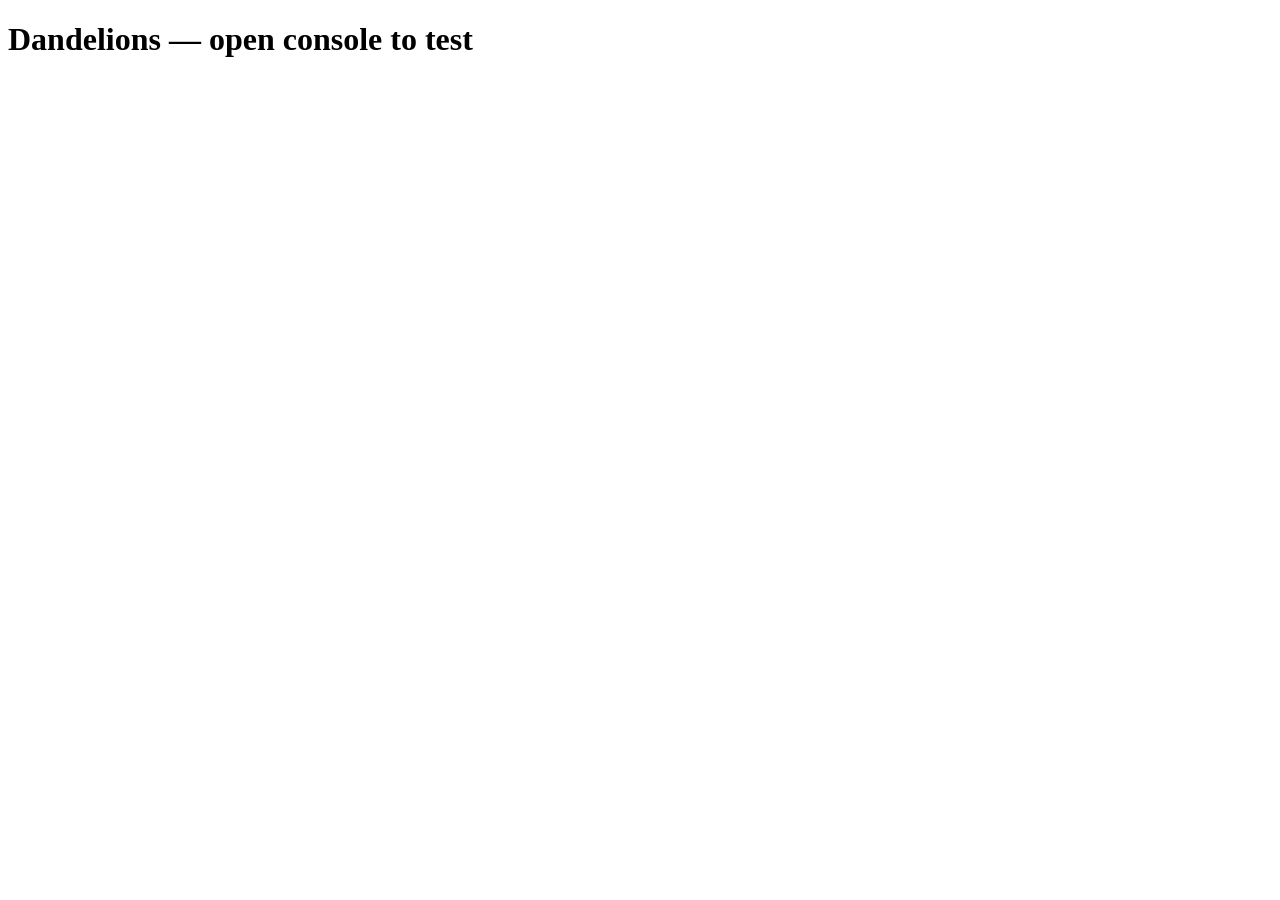
==== index.html @ ccbb8a3f "Phase 1 complete: core engine functions implemented and verified" ====
<!DOCTYPE html>
<html lang="en">
<head>
  <meta charset="UTF-8">
  <meta name="viewport" content="width=device-width, initial-scale=1.0">
  <title>Dandelions</title>
  <link rel="stylesheet" href="style.css">
</head>
<body>
  <h1>Dandelions — open console to test</h1>
  <script src="game.js"></script>
</body>
</html>
---- style.css ----
/* DANDELIONS — Styles
   Phase 1: nothing needed here yet.
   Phase 2: grid layout, cell styling, compass rose. */
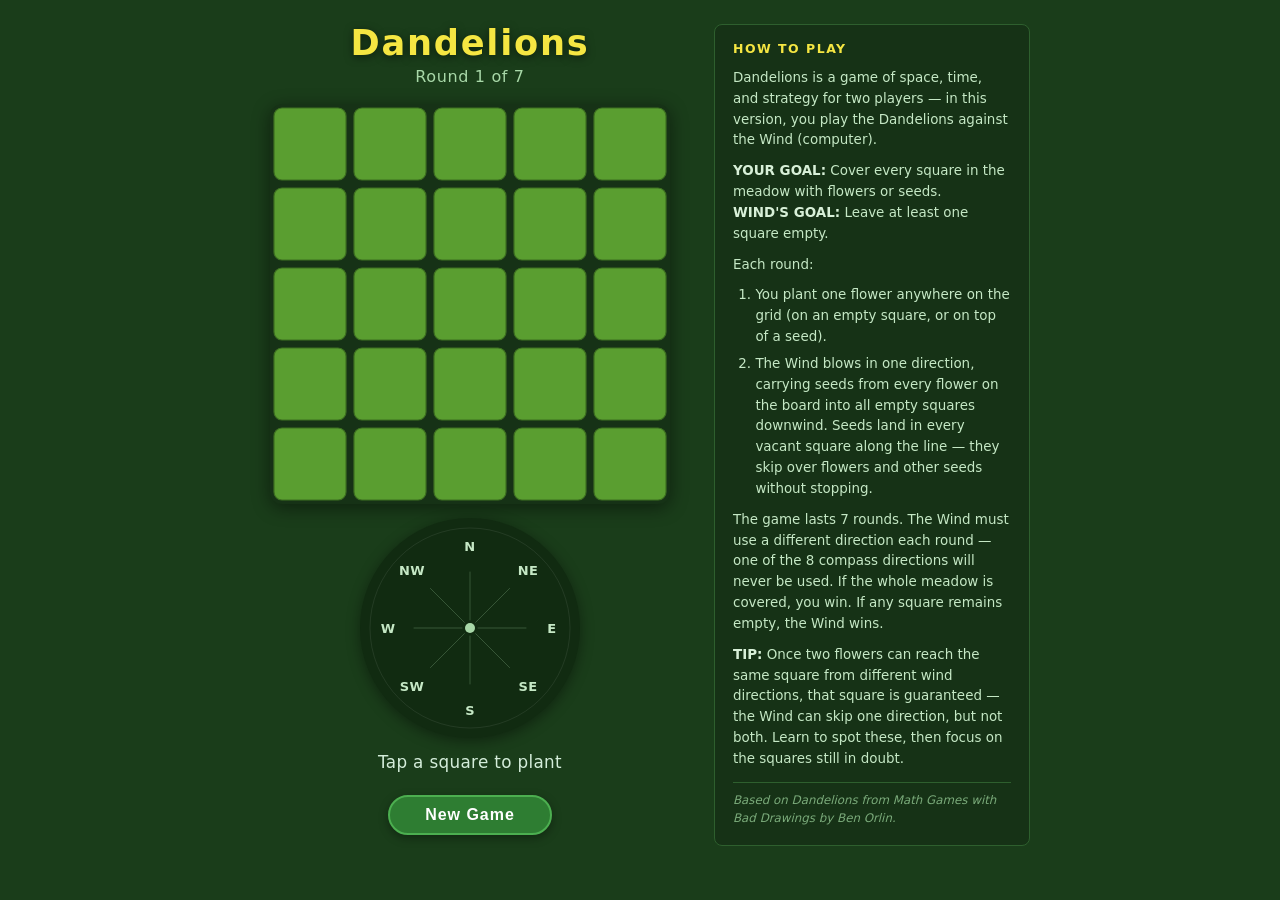
==== commit 7e1bdfac: "Fix: end game immediately when board fills before round 7" ====
--- a/index.html
+++ b/index.html
@@ -2,12 +2,81 @@
 <html lang="en">
 <head>
   <meta charset="UTF-8">
-  <meta name="viewport" content="width=device-width, initial-scale=1.0">
+  <meta name="viewport" content="width=device-width, initial-scale=1.0, maximum-scale=1.0, user-scalable=no">
   <title>Dandelions</title>
   <link rel="stylesheet" href="style.css">
 </head>
 <body>
-  <h1>Dandelions — open console to test</h1>
+  <div id="page">
+
+    <div id="app">
+      <header>
+        <h1>Dandelions</h1>
+        <div id="round-counter">Round 1 of 7</div>
+      </header>
+
+      <main>
+        <svg id="grid"
+             viewBox="0 0 500 500"
+             role="grid"
+             aria-label="Game board"
+             xmlns="http://www.w3.org/2000/svg">
+        </svg>
+
+        <div id="compass-wrap">
+          <svg id="compass"
+               viewBox="-110 -110 220 220"
+               role="group"
+               aria-label="Wind compass"
+               xmlns="http://www.w3.org/2000/svg">
+          </svg>
+        </div>
+
+        <div id="status" aria-live="polite">Tap a square to plant</div>
+      </main>
+
+      <footer>
+        <button id="reset-btn" type="button">New Game</button>
+      </footer>
+    </div>
+
+    <aside id="how-to-play" aria-label="How to play">
+      <button id="htp-toggle" type="button"
+              aria-expanded="false"
+              aria-controls="htp-body">How to Play &#x25B8;</button>
+
+      <div id="htp-body" class="htp-collapsed">
+        <h2>How to Play</h2>
+
+        <p>Dandelions is a game of space, time, and strategy for two players
+           — in this version, you play the Dandelions against the Wind (computer).</p>
+
+        <p><strong>YOUR GOAL:</strong> Cover every square in the meadow with flowers or seeds.<br>
+           <strong>WIND'S GOAL:</strong> Leave at least one square empty.</p>
+
+        <p>Each round:</p>
+        <ol>
+          <li>You plant one flower anywhere on the grid (on an empty square, or on top of a seed).</li>
+          <li>The Wind blows in one direction, carrying seeds from every flower on the board
+              into all empty squares downwind. Seeds land in every vacant square along the
+              line — they skip over flowers and other seeds without stopping.</li>
+        </ol>
+
+        <p>The game lasts 7 rounds. The Wind must use a different direction each round
+           — one of the 8 compass directions will never be used. If the whole meadow is
+           covered, you win. If any square remains empty, the Wind wins.</p>
+
+        <p><strong>TIP:</strong> Once two flowers can reach the same square from different
+           wind directions, that square is guaranteed — the Wind can skip one direction,
+           but not both. Learn to spot these, then focus on the squares still in doubt.</p>
+
+        <p class="htp-attribution">Based on <em>Dandelions</em> from
+           <em>Math Games with Bad Drawings</em> by Ben Orlin.</p>
+      </div>
+    </aside>
+
+  </div>
+
   <script src="game.js"></script>
 </body>
 </html>
--- a/style.css
+++ b/style.css
@@ -1,3 +1,480 @@
 /* DANDELIONS — Styles
-   Phase 1: nothing needed here yet.
-   Phase 2: grid layout, cell styling, compass rose. */
+   Portrait-mobile-first, vanilla CSS. No frameworks. */
+
+/* ── Reset & Base ─────────────────────────────────────────────────────────── */
+
+*, *::before, *::after {
+  box-sizing: border-box;
+  margin: 0;
+  padding: 0;
+}
+
+html, body {
+  height: 100%;
+}
+
+body {
+  background: #1a3d1a;
+  color: #e8f5e8;
+  font-family: 'Segoe UI', system-ui, sans-serif;
+  display: flex;
+  justify-content: center;
+  align-items: flex-start;
+  min-height: 100%;
+  padding: 12px 8px 24px;
+}
+
+/* ── Page wrapper (game column + optional sidebar) ───────────────────────── */
+
+#page {
+  display: flex;
+  flex-direction: column;
+  align-items: center;
+  gap: 14px;
+  width: 100%;
+  max-width: 440px;
+}
+
+/* ── App Container ────────────────────────────────────────────────────────── */
+
+#app {
+  display: flex;
+  flex-direction: column;
+  align-items: center;
+  gap: 14px;
+  width: 100%;
+  max-width: 440px;
+}
+
+/* ── Header ───────────────────────────────────────────────────────────────── */
+
+header {
+  text-align: center;
+  width: 100%;
+}
+
+h1 {
+  font-size: clamp(1.6rem, 7vw, 2.2rem);
+  font-weight: 700;
+  letter-spacing: 0.05em;
+  color: #f5e642;
+  text-shadow: 0 2px 8px rgba(0,0,0,0.5);
+  line-height: 1.1;
+}
+
+#round-counter {
+  margin-top: 4px;
+  font-size: clamp(0.85rem, 3.5vw, 1rem);
+  color: #a8d8a8;
+  letter-spacing: 0.04em;
+}
+
+/* ── Main layout ──────────────────────────────────────────────────────────── */
+
+main {
+  display: flex;
+  flex-direction: column;
+  align-items: center;
+  gap: 14px;
+  width: 100%;
+}
+
+/* ── SVG Grid ─────────────────────────────────────────────────────────────── */
+
+#grid {
+  width: 100%;
+  max-width: 400px;
+  /* viewBox="0 0 500 500" → always square */
+  aspect-ratio: 1;
+  display: block;
+  border-radius: 12px;
+  background: #163216;
+  box-shadow: 0 4px 18px rgba(0,0,0,0.45);
+}
+
+/* Grid cells */
+.cell rect {
+  transition: fill 0.18s ease;
+}
+
+.cell.empty rect {
+  fill: #5a9e30;
+  stroke: #3d7020;
+  stroke-width: 1.5;
+}
+
+.cell.flower rect {
+  fill: #246e24;
+  stroke: #1a4f1a;
+  stroke-width: 1.5;
+}
+
+.cell.seed rect {
+  fill: #9fcc6a;
+  stroke: #7aaa3a;
+  stroke-width: 1.5;
+}
+
+/* Hover / focus — only on non-flower cells */
+.cell:not(.flower):hover rect,
+.cell:not(.flower):focus rect {
+  fill: #7dbe40;
+  stroke: #f5e642;
+  stroke-width: 2.5;
+  outline: none;
+}
+
+.cell:focus-visible rect {
+  stroke: #f5e642;
+  stroke-width: 3;
+}
+
+/* Cell symbols */
+.cell-symbol {
+  pointer-events: none;
+  user-select: none;
+}
+
+.cell.flower .cell-symbol {
+  font-size: 46px;
+  fill: #f5e642;
+  text-shadow: none;
+  filter: drop-shadow(0 1px 3px rgba(0,0,0,0.5));
+}
+
+.cell.seed .cell-symbol {
+  font-size: 30px;
+  fill: #4a2c00;
+}
+
+/* ── Compass Wrap ─────────────────────────────────────────────────────────── */
+
+#compass-wrap {
+  width: 100%;
+  max-width: 220px;
+  aspect-ratio: 1;
+  background: #112b11;
+  border-radius: 50%;
+  box-shadow: 0 3px 14px rgba(0,0,0,0.4);
+  display: flex;
+  align-items: center;
+  justify-content: center;
+}
+
+#compass {
+  width: 100%;
+  height: 100%;
+  display: block;
+}
+
+/* Compass structural elements */
+.compass-ring {
+  fill: none;
+  stroke: rgba(255,255,255,0.08);
+  stroke-width: 1;
+}
+
+.compass-center {
+  fill: #a8d8a8;
+}
+
+/* Direction spokes */
+.dir-spoke {
+  stroke: rgba(168, 216, 168, 0.25);
+  stroke-width: 1;
+  stroke-linecap: round;
+}
+
+/* Direction bg circle (highlighted ring) */
+.dir-bg {
+  fill: transparent;
+  stroke: transparent;
+  stroke-width: 2;
+  transition: fill 0.2s, stroke 0.2s;
+}
+
+/* Direction text */
+.dir-text {
+  font-size: 13px;
+  font-weight: 600;
+  letter-spacing: 0.03em;
+  fill: #c5e8c5;
+  transition: fill 0.2s, opacity 0.2s;
+  pointer-events: none;
+  user-select: none;
+}
+
+/* Used direction — dimmed */
+.dir-group.used .dir-bg {
+  fill: transparent;
+}
+
+.dir-group.used .dir-text {
+  fill: #4a6a4a;
+  opacity: 0.45;
+}
+
+.dir-group.used .dir-spoke {
+  stroke: rgba(74, 106, 74, 0.2);
+}
+
+/* Last-used direction — most recent gust, still recognisable */
+.dir-group.last-used .dir-bg {
+  fill: rgba(245, 230, 66, 0.07);
+  stroke: rgba(245, 230, 66, 0.45);
+  stroke-width: 1.5;
+  transition: fill 0.3s, stroke 0.3s;
+}
+
+.dir-group.last-used .dir-text {
+  fill: #c8cb60;
+  opacity: 0.70;
+}
+
+.dir-group.last-used .dir-spoke {
+  stroke: rgba(200, 203, 96, 0.35);
+}
+
+/* Active (just blown) direction — pulse highlight */
+.dir-group.active .dir-bg {
+  fill: rgba(245, 230, 66, 0.22);
+  stroke: #f5e642;
+  stroke-width: 2;
+  transform-box: fill-box;
+  transform-origin: center;
+  animation: pulse-ring 1s ease-out forwards;
+}
+
+.dir-group.active .dir-text {
+  fill: #f5e642;
+  font-size: 14px;
+}
+
+.dir-group.active .dir-spoke {
+  stroke: rgba(245, 230, 66, 0.6);
+}
+
+@keyframes pulse-ring {
+  0%   { transform: scale(1);    fill-opacity: 0.35; stroke-opacity: 1;   }
+  50%  { transform: scale(1.25); fill-opacity: 0.18; stroke-opacity: 0.9; }
+  100% { transform: scale(1.1);  fill-opacity: 0.12; stroke-opacity: 0.6; }
+}
+
+/* ── Status Message ───────────────────────────────────────────────────────── */
+
+#status {
+  font-size: clamp(0.9rem, 3.8vw, 1.05rem);
+  color: #d4edda;
+  text-align: center;
+  min-height: 1.5em;
+  letter-spacing: 0.02em;
+  padding: 0 8px;
+  transition: color 0.3s;
+}
+
+#app.win #status {
+  color: #f5e642;
+  font-weight: 600;
+  font-size: clamp(1rem, 4.2vw, 1.15rem);
+}
+
+#app.lose #status {
+  color: #ef9a9a;
+  font-weight: 600;
+  font-size: clamp(1rem, 4.2vw, 1.15rem);
+}
+
+/* ── Footer / Reset Button ────────────────────────────────────────────────── */
+
+footer {
+  width: 100%;
+  display: flex;
+  justify-content: center;
+}
+
+#reset-btn {
+  background: #2e7d32;
+  color: #fff;
+  border: 2px solid #4caf50;
+  border-radius: 999px;
+  padding: 0.55em 2.2em;
+  font-size: clamp(0.9rem, 3.8vw, 1rem);
+  font-weight: 600;
+  letter-spacing: 0.06em;
+  cursor: pointer;
+  transition: background 0.18s, transform 0.1s, box-shadow 0.18s;
+  box-shadow: 0 3px 10px rgba(0,0,0,0.35);
+  -webkit-tap-highlight-color: transparent;
+}
+
+#reset-btn:hover {
+  background: #388e3c;
+  box-shadow: 0 4px 14px rgba(0,0,0,0.4);
+}
+
+#reset-btn:active {
+  background: #1b5e20;
+  transform: scale(0.96);
+  box-shadow: 0 1px 4px rgba(0,0,0,0.3);
+}
+
+#reset-btn:focus-visible {
+  outline: 3px solid #f5e642;
+  outline-offset: 3px;
+}
+
+/* ── How to Play — collapsible panel (mobile) ────────────────────────────── */
+
+#how-to-play {
+  width: 100%;
+  max-width: 440px;
+}
+
+#htp-toggle {
+  width: 100%;
+  background: #163216;
+  color: #a8d8a8;
+  border: 1px solid #2e5f2e;
+  border-radius: 8px;
+  padding: 0.55em 1.1em;
+  font-size: 0.9rem;
+  font-weight: 600;
+  letter-spacing: 0.05em;
+  cursor: pointer;
+  text-align: left;
+  transition: background 0.18s, color 0.18s;
+  -webkit-tap-highlight-color: transparent;
+}
+
+#htp-toggle:hover {
+  background: #1f4a1f;
+  color: #c5e8c5;
+}
+
+#htp-toggle:focus-visible {
+  outline: 2px solid #f5e642;
+  outline-offset: 2px;
+}
+
+#htp-toggle[aria-expanded="true"] {
+  border-bottom-left-radius: 0;
+  border-bottom-right-radius: 0;
+  border-bottom-color: transparent;
+}
+
+.htp-collapsed {
+  display: none;
+}
+
+#htp-body {
+  background: #163216;
+  border: 1px solid #2e5f2e;
+  border-top: none;
+  border-radius: 0 0 8px 8px;
+  padding: 14px 16px 16px;
+  display: flex;
+  flex-direction: column;
+  gap: 10px;
+}
+
+#htp-body h2 {
+  font-size: 0.75rem;
+  font-weight: 700;
+  letter-spacing: 0.12em;
+  text-transform: uppercase;
+  color: #f5e642;
+  margin-bottom: 2px;
+}
+
+#htp-body p,
+#htp-body li {
+  font-size: 0.82rem;
+  line-height: 1.55;
+  color: #c5e8c5;
+}
+
+#htp-body strong {
+  color: #d8f0d8;
+  font-weight: 600;
+}
+
+#htp-body ol {
+  padding-left: 1.4em;
+  display: flex;
+  flex-direction: column;
+  gap: 6px;
+}
+
+.htp-attribution {
+  font-size: 0.74rem !important;
+  font-style: italic;
+  color: #7aaa7a !important;
+  border-top: 1px solid #2e5f2e;
+  padding-top: 8px;
+  margin-top: 2px;
+}
+
+/* ── Wider screens: a touch of extra breathing room ──────────────────────── */
+
+@media (min-width: 480px) {
+  #app {
+    gap: 18px;
+  }
+
+  body {
+    padding: 24px 16px 40px;
+    align-items: center;
+  }
+}
+
+/* ── Wide screens: sidebar layout ────────────────────────────────────────── */
+
+@media (min-width: 740px) {
+  body {
+    align-items: flex-start;
+  }
+
+  #page {
+    flex-direction: row;
+    align-items: flex-start;
+    max-width: 780px;
+    gap: 24px;
+    /* keep centred in body */
+    margin: 0 auto;
+  }
+
+  #app {
+    flex: 0 0 auto;
+  }
+
+  #how-to-play {
+    flex: 1 1 260px;
+    max-width: 320px;
+    /* give it the same top offset as the game header */
+    padding-top: 0;
+  }
+
+  /* Hide the toggle button — rules always visible on wide screens */
+  #htp-toggle {
+    display: none;
+  }
+
+  /* Always show the body, collapsed class has no effect here */
+  #htp-body,
+  #htp-body.htp-collapsed {
+    display: flex;
+    border: 1px solid #2e5f2e;
+    border-radius: 8px;    /* full rounding — toggle is gone */
+    padding: 16px 18px 18px;
+  }
+
+  #htp-body h2 {
+    font-size: 0.78rem;
+  }
+
+  #htp-body p,
+  #htp-body li {
+    font-size: 0.84rem;
+  }
+}
+
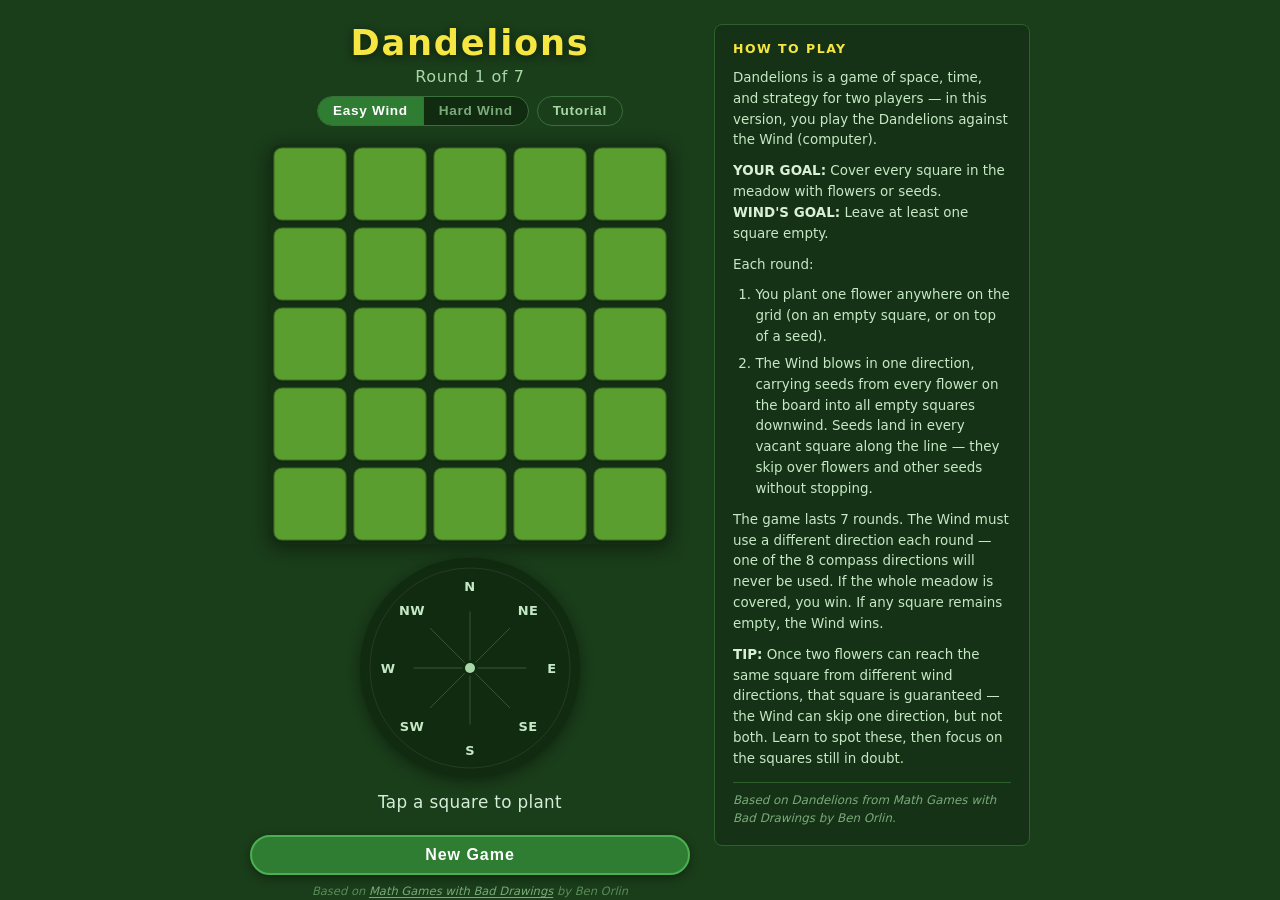
==== commit ad13108f: "Tutorial: extend to 3 full rounds with guaranteed square demo" ====
--- a/index.html
+++ b/index.html
@@ -13,15 +13,32 @@
       <header>
         <h1>Dandelions</h1>
         <div id="round-counter">Round 1 of 7</div>
+        <div id="header-controls">
+          <div id="difficulty" role="group" aria-label="Wind difficulty">
+            <button class="diff-btn active" data-diff="easy" type="button">Easy Wind</button>
+            <button class="diff-btn"        data-diff="hard" type="button">Hard Wind</button>
+          </div>
+          <button id="tutorial-btn" type="button">Tutorial</button>
+        </div>
       </header>
 
       <main>
-        <svg id="grid"
-             viewBox="0 0 500 500"
-             role="grid"
-             aria-label="Game board"
-             xmlns="http://www.w3.org/2000/svg">
-        </svg>
+        <div class="grid-wrap">
+          <svg id="grid"
+               viewBox="0 0 500 500"
+               role="grid"
+               aria-label="Game board"
+               xmlns="http://www.w3.org/2000/svg">
+          </svg>
+          <!-- Tutorial overlay: dims the grid; highlight ring added via JS on a cell -->
+          <div id="tut-overlay" aria-hidden="true" hidden></div>
+        </div>
+
+        <!-- Tutorial instruction panel (replaces status during tutorial) -->
+        <div id="tut-panel" hidden>
+          <p id="tut-msg"></p>
+          <div id="tut-actions"></div>
+        </div>
 
         <div id="compass-wrap">
           <svg id="compass"
@@ -33,10 +50,14 @@
         </div>
 
         <div id="status" aria-live="polite">Tap a square to plant</div>
+
+        <!-- Confetti container for win celebration -->
+        <div id="confetti" aria-hidden="true"></div>
       </main>
 
       <footer>
         <button id="reset-btn" type="button">New Game</button>
+        <p id="game-attribution"><em>Based on <a href="https://www.hachettebookgroup.com/titles/ben-orlin/math-games-with-bad-drawings/9780762499861/" target="_blank" rel="noopener">Math Games with Bad Drawings</a> by Ben Orlin</em></p>
       </footer>
     </div>
 
--- a/style.css
+++ b/style.css
@@ -1,5 +1,5 @@
-/* DANDELIONS — Styles
-   Portrait-mobile-first, vanilla CSS. No frameworks. */
+/* Ensure [hidden] always wins over authored display rules */
+[hidden] { display: none !important; }
 
 /* ── Reset & Base ─────────────────────────────────────────────────────────── */
 
@@ -69,6 +69,48 @@
   letter-spacing: 0.04em;
 }
 
+/* ── Difficulty toggle ────────────────────────────────────────────────────── */
+
+#difficulty {
+  display: inline-flex;
+  margin-top: 0;   /* spacing handled by #header-controls gap */
+  border: 1px solid #3a6e3a;
+  border-radius: 999px;
+  overflow: hidden;
+  background: #112b11;
+}
+
+.diff-btn {
+  background: transparent;
+  color: #7aaa7a;
+  border: none;
+  padding: 0.35em 1.1em;
+  font-size: clamp(0.75rem, 3vw, 0.85rem);
+  font-weight: 600;
+  letter-spacing: 0.05em;
+  cursor: pointer;
+  transition: background 0.18s, color 0.18s;
+  -webkit-tap-highlight-color: transparent;
+  line-height: 1.4;
+}
+
+.diff-btn:first-child { border-right: 1px solid #3a6e3a; }
+
+.diff-btn.active {
+  background: #2e7d32;
+  color: #fff;
+}
+
+.diff-btn:not(.active):hover {
+  background: #1f4a1f;
+  color: #c5e8c5;
+}
+
+.diff-btn:focus-visible {
+  outline: 2px solid #f5e642;
+  outline-offset: -2px;
+}
+
 /* ── Main layout ──────────────────────────────────────────────────────────── */
 
 main {
@@ -129,17 +171,18 @@
   stroke-width: 3;
 }
 
-/* Cell symbols */
+/* Cell symbols — transform-box allows scale/rotate from center within SVG */
 .cell-symbol {
   pointer-events: none;
   user-select: none;
+  transform-box: fill-box;
+  transform-origin: center;
 }
 
 .cell.flower .cell-symbol {
   font-size: 46px;
   fill: #f5e642;
-  text-shadow: none;
-  filter: drop-shadow(0 1px 3px rgba(0,0,0,0.5));
+  filter: drop-shadow(0 2px 4px rgba(0,0,0,0.55));
 }
 
 .cell.seed .cell-symbol {
@@ -478,3 +521,246 @@
   }
 }
 
+/* ── Header controls row (difficulty + tutorial button) ──────────────────── */
+
+#header-controls {
+  display: flex;
+  align-items: center;
+  justify-content: center;
+  flex-wrap: wrap;
+  gap: 8px;
+  margin-top: 10px;
+}
+
+/* Tutorial button */
+#tutorial-btn {
+  background: transparent;
+  color: #a8d8a8;
+  border: 1px solid #3a6e3a;
+  border-radius: 999px;
+  padding: 0.35em 1.1em;
+  font-size: clamp(0.75rem, 3vw, 0.85rem);
+  font-weight: 600;
+  letter-spacing: 0.05em;
+  cursor: pointer;
+  transition: background 0.18s, color 0.18s;
+  -webkit-tap-highlight-color: transparent;
+  line-height: 1.4;
+}
+
+#tutorial-btn:hover {
+  background: #1f4a1f;
+  color: #c5e8c5;
+}
+
+#tutorial-btn:focus-visible {
+  outline: 2px solid #f5e642;
+  outline-offset: 2px;
+}
+
+/* ── Grid wrapper (needed for tutorial overlay positioning) ──────────────── */
+
+.grid-wrap {
+  position: relative;
+  width: 100%;
+  max-width: 400px;
+}
+
+/* Re-attach sizing rules that were on #grid directly */
+#grid {
+  display: block;
+  width: 100%;
+  aspect-ratio: 1;
+}
+
+/* ── Tutorial overlay ────────────────────────────────────────────────────── */
+
+#tut-overlay {
+  position: absolute;
+  inset: 0;
+  background: rgba(10, 25, 10, 0.55);
+  border-radius: 12px;
+  pointer-events: none;   /* cells remain tappable */
+}
+
+/* Highlighted cell: pulsing gold border — pointer-events re-enabled */
+.tut-highlight {
+  pointer-events: all;
+  cursor: pointer;
+}
+
+.tut-highlight rect {
+  stroke: #f5e642 !important;
+  stroke-width: 3.5 !important;
+  animation: tut-pulse 0.9s ease-in-out infinite alternate;
+  filter: drop-shadow(0 0 6px rgba(245,230,66,0.8));
+}
+
+@keyframes tut-pulse {
+  from { stroke-opacity: 1;   fill: #7dbe40; }
+  to   { stroke-opacity: 0.5; fill: #a8db60; }
+}
+
+/* Tutorial instruction panel */
+#tut-panel {
+  width: 100%;
+  max-width: 400px;
+  background: #163216;
+  border: 1px solid #4caf50;
+  border-radius: 10px;
+  padding: 12px 14px;
+  display: flex;
+  flex-direction: column;
+  gap: 10px;
+}
+
+#tut-msg {
+  font-size: clamp(0.82rem, 3.4vw, 0.95rem);
+  line-height: 1.55;
+  color: #d4edda;
+}
+
+#tut-actions {
+  display: flex;
+  gap: 8px;
+  flex-wrap: wrap;
+}
+
+.tut-btn {
+  background: #2e7d32;
+  color: #fff;
+  border: none;
+  border-radius: 999px;
+  padding: 0.4em 1.2em;
+  font-size: 0.82rem;
+  font-weight: 600;
+  letter-spacing: 0.04em;
+  cursor: pointer;
+  transition: background 0.15s;
+  -webkit-tap-highlight-color: transparent;
+}
+
+.tut-btn:hover  { background: #388e3c; }
+.tut-btn:active { background: #1b5e20; }
+.tut-btn:disabled { opacity: 0.5; cursor: default; }
+
+.tut-btn.tut-skip {
+  background: transparent;
+  color: #7aaa7a;
+  border: 1px solid #3a6e3a;
+}
+
+.tut-btn.tut-skip:hover { background: #1f4a1f; color: #c5e8c5; }
+
+/* ── Flower pop animation ────────────────────────────────────────────────── */
+
+@keyframes flower-pop {
+  0%   { transform: scale(0)   rotate(var(--fr, 0deg)); opacity: 0; }
+  60%  { transform: scale(1.3) rotate(var(--fr, 0deg)); opacity: 1; }
+  100% { transform: scale(1)   rotate(var(--fr, 0deg)); opacity: 1; }
+}
+
+.flower-pop {
+  animation: flower-pop 0.22s cubic-bezier(0.34,1.56,0.64,1) both;
+}
+
+/* ── Seed stagger animation ──────────────────────────────────────────────── */
+
+@keyframes seed-appear {
+  from { opacity: 0; transform: scale(0.2); }
+  to   { opacity: 1; transform: scale(1);   }
+}
+
+.seed-appear {
+  animation: seed-appear 0.2s ease-out both;
+}
+
+/* ── Cell wave (win) ─────────────────────────────────────────────────────── */
+
+@keyframes cell-wave {
+  0%   { transform: translateY(0);    fill-opacity: 1;    }
+  30%  { transform: translateY(-6px); fill-opacity: 0.85; }
+  60%  { transform: translateY(2px);  fill-opacity: 1;    }
+  100% { transform: translateY(0);    fill-opacity: 1;    }
+}
+
+.cell-wave {
+  transform-box: fill-box;
+  transform-origin: center;
+  animation: cell-wave 0.5s ease-in-out both;
+}
+
+/* ── Flower wilt (loss) ──────────────────────────────────────────────────── */
+
+@keyframes flower-wilt {
+  0%   { transform: rotate(var(--fr, 0deg)) scale(1)    translateY(0);   opacity: 1;   }
+  40%  { transform: rotate(var(--fr, 0deg)) scale(0.85) translateY(4px); opacity: 0.8; }
+  100% { transform: rotate(var(--fr, 0deg)) scale(0.7)  translateY(8px); opacity: 0.5; }
+}
+
+.flower-wilt {
+  animation: flower-wilt 0.7s ease-in-out forwards;
+}
+
+/* ── Confetti ────────────────────────────────────────────────────────────── */
+
+#confetti {
+  position: fixed;
+  bottom: 35%;
+  left: 50%;
+  transform: translateX(-50%);
+  width: min(400px, 95vw);
+  height: 0;
+  pointer-events: none;
+  overflow: visible;
+  z-index: 100;
+}
+
+@keyframes confetti-fly {
+  0%   { transform: translateY(0)    rotate(0deg);   opacity: 1; }
+  80%  { opacity: 1; }
+  100% { transform: translateY(-280px) rotate(360deg); opacity: 0; }
+}
+
+.confetti-dot {
+  position: absolute;
+  bottom: 0;
+  animation: confetti-fly linear forwards;
+}
+
+/* ── Cell drop shadow ────────────────────────────────────────────────────── */
+
+.cell rect {
+  filter: drop-shadow(0 2px 3px rgba(0,0,0,0.30));
+  transition: fill 0.18s ease, filter 0.18s ease;
+}
+
+.cell:not(.flower):hover rect,
+.cell:not(.flower):focus rect {
+  filter: drop-shadow(0 3px 7px rgba(0,0,0,0.45)) drop-shadow(0 0 3px rgba(245,230,66,0.4));
+}
+
+/* ── Attribution footer line ─────────────────────────────────────────────── */
+
+footer {
+  flex-direction: column;
+  gap: 8px;
+}
+
+#game-attribution {
+  font-size: 0.72rem;
+  color: #5a8a5a;
+  text-align: center;
+  line-height: 1.45;
+  padding: 0 12px;
+}
+
+#game-attribution a {
+  color: #7aaa7a;
+  text-decoration: underline;
+  text-underline-offset: 2px;
+}
+
+#game-attribution a:hover { color: #a8d8a8; }
+
+
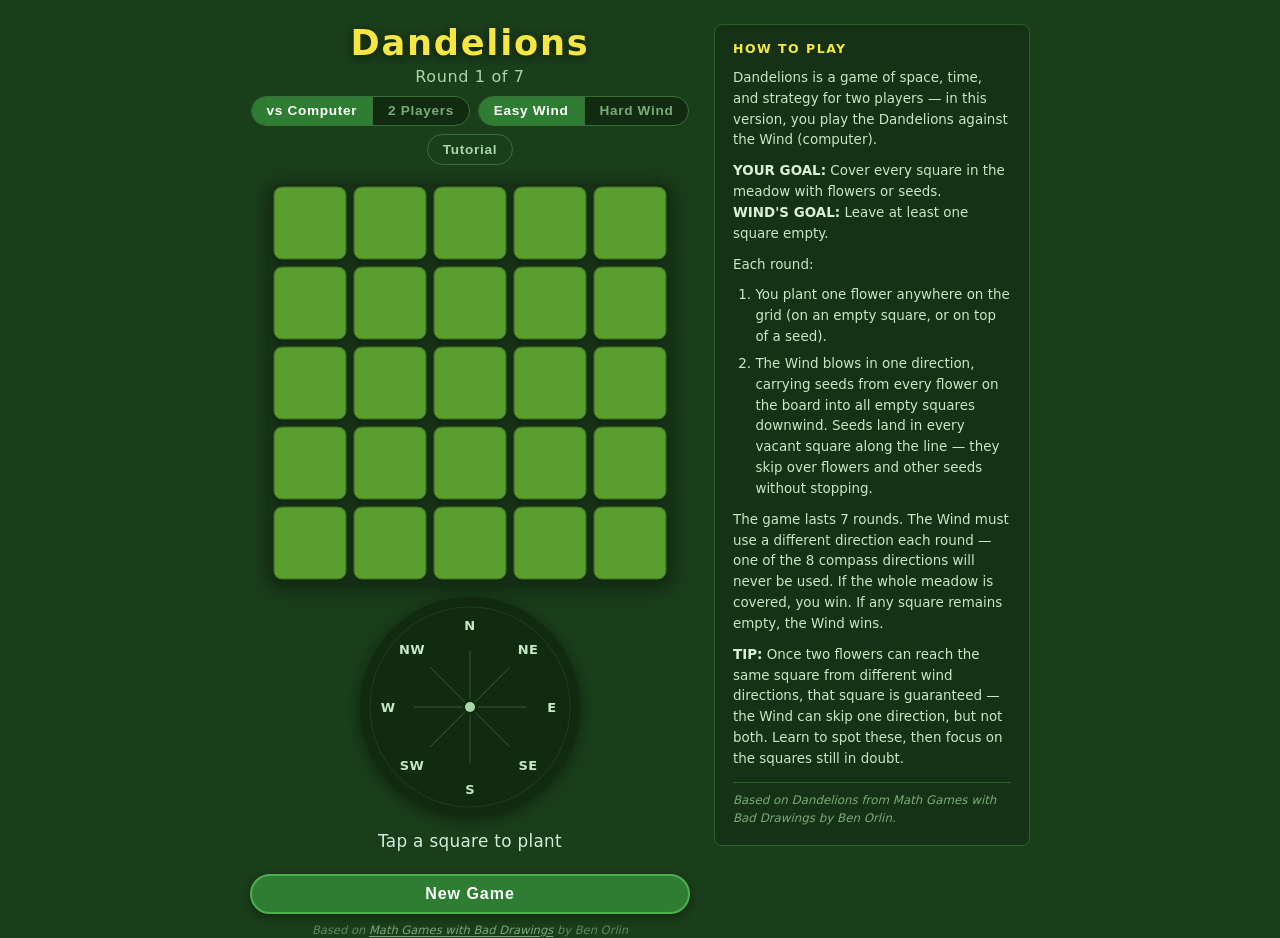
==== commit 5d787aca: "Phase 4a: 2-player pass-and-play mode" ====
--- a/index.html
+++ b/index.html
@@ -3,7 +3,12 @@
 <head>
   <meta charset="UTF-8">
   <meta name="viewport" content="width=device-width, initial-scale=1.0, maximum-scale=1.0, user-scalable=no">
+  <meta name="theme-color" content="#1a3a1a">
   <title>Dandelions</title>
+  <link rel="manifest" href="manifest.json">
+  <link rel="apple-touch-icon" href="icon-192.png">
+  <meta name="apple-mobile-web-app-capable" content="yes">
+  <meta name="apple-mobile-web-app-status-bar-style" content="black-translucent">
   <link rel="stylesheet" href="style.css">
 </head>
 <body>
@@ -14,6 +19,10 @@
         <h1>Dandelions</h1>
         <div id="round-counter">Round 1 of 7</div>
         <div id="header-controls">
+          <div id="mode-selector" role="group" aria-label="Game mode">
+            <button class="mode-btn active" data-mode="cpu" type="button">vs Computer</button>
+            <button class="mode-btn"        data-mode="2p"  type="button">2 Players</button>
+          </div>
           <div id="difficulty" role="group" aria-label="Wind difficulty">
             <button class="diff-btn active" data-diff="easy" type="button">Easy Wind</button>
             <button class="diff-btn"        data-diff="hard" type="button">Hard Wind</button>
@@ -53,6 +62,12 @@
 
         <!-- Confetti container for win celebration -->
         <div id="confetti" aria-hidden="true"></div>
+
+        <!-- Pass-the-phone overlay for 2-player mode -->
+        <div id="pass-overlay" hidden>
+          <p id="pass-msg">Pass to the Wind player</p>
+          <button id="pass-ready-btn" type="button">Ready</button>
+        </div>
       </main>
 
       <footer>
@@ -99,5 +114,10 @@
   </div>
 
   <script src="game.js"></script>
+  <script>
+    if ('serviceWorker' in navigator) {
+      navigator.serviceWorker.register('sw.js');
+    }
+  </script>
 </body>
 </html>
--- a/style.css
+++ b/style.css
@@ -80,6 +80,8 @@
   background: #112b11;
 }
 
+#difficulty.hidden-toggle { display: none; }
+
 .diff-btn {
   background: transparent;
   color: #7aaa7a;
@@ -92,6 +94,47 @@
   transition: background 0.18s, color 0.18s;
   -webkit-tap-highlight-color: transparent;
   line-height: 1.4;
+}
+
+/* ── Mode selector ────────────────────────────────────────────────────────── */
+
+#mode-selector {
+  display: inline-flex;
+  border: 1px solid #3a6e3a;
+  border-radius: 999px;
+  overflow: hidden;
+  background: #112b11;
+}
+
+.mode-btn {
+  background: transparent;
+  color: #7aaa7a;
+  border: none;
+  padding: 0.35em 1.1em;
+  font-size: clamp(0.75rem, 3vw, 0.85rem);
+  font-weight: 600;
+  letter-spacing: 0.05em;
+  cursor: pointer;
+  transition: background 0.18s, color 0.18s;
+  -webkit-tap-highlight-color: transparent;
+  line-height: 1.4;
+}
+
+.mode-btn:first-child { border-right: 1px solid #3a6e3a; }
+
+.mode-btn.active {
+  background: #2e7d32;
+  color: #fff;
+}
+
+.mode-btn:not(.active):hover {
+  background: #1f4a1f;
+  color: #c5e8c5;
+}
+
+.mode-btn:focus-visible {
+  outline: 2px solid #f5e642;
+  outline-offset: -2px;
 }
 
 .diff-btn:first-child { border-right: 1px solid #3a6e3a; }
@@ -171,12 +214,10 @@
   stroke-width: 3;
 }
 
-/* Cell symbols — transform-box allows scale/rotate from center within SVG */
+/* Cell symbols */
 .cell-symbol {
   pointer-events: none;
   user-select: none;
-  transform-box: fill-box;
-  transform-origin: center;
 }
 
 .cell.flower .cell-symbol {
@@ -655,13 +696,14 @@
 /* ── Flower pop animation ────────────────────────────────────────────────── */
 
 @keyframes flower-pop {
-  0%   { transform: scale(0)   rotate(var(--fr, 0deg)); opacity: 0; }
-  60%  { transform: scale(1.3) rotate(var(--fr, 0deg)); opacity: 1; }
-  100% { transform: scale(1)   rotate(var(--fr, 0deg)); opacity: 1; }
+  0%   { opacity: 0;   }
+  45%  { opacity: 1;   }
+  70%  { opacity: 0.6; }
+  100% { opacity: 1;   }
 }
 
 .flower-pop {
-  animation: flower-pop 0.22s cubic-bezier(0.34,1.56,0.64,1) both;
+  animation: flower-pop 0.24s ease-out both;
 }
 
 /* ── Seed stagger animation ──────────────────────────────────────────────── */
@@ -693,9 +735,9 @@
 /* ── Flower wilt (loss) ──────────────────────────────────────────────────── */
 
 @keyframes flower-wilt {
-  0%   { transform: rotate(var(--fr, 0deg)) scale(1)    translateY(0);   opacity: 1;   }
-  40%  { transform: rotate(var(--fr, 0deg)) scale(0.85) translateY(4px); opacity: 0.8; }
-  100% { transform: rotate(var(--fr, 0deg)) scale(0.7)  translateY(8px); opacity: 0.5; }
+  0%   { opacity: 1;   }
+  40%  { opacity: 0.7; }
+  100% { opacity: 0.35; }
 }
 
 .flower-wilt {
@@ -763,4 +805,143 @@
 
 #game-attribution a:hover { color: #a8d8a8; }
 
-
+/* ── Short screens: max-height 700px (e.g. iPhone SE 375×667) ────────────── */
+
+@media (max-height: 700px) {
+  body {
+    padding-top: 8px;
+    padding-bottom: 8px;
+  }
+
+  #app,
+  main {
+    gap: 9px;
+  }
+
+  h1 {
+    font-size: clamp(1.3rem, 6vw, 1.8rem);
+  }
+
+  #round-counter {
+    margin-top: 2px;
+  }
+
+  #header-controls {
+    margin-top: 6px;
+  }
+
+  .grid-wrap {
+    max-width: 285px;
+  }
+
+  #compass-wrap {
+    max-width: 165px;   /* ~75% of 220px */
+  }
+
+  #game-attribution {
+    display: none;
+  }
+}
+
+/* ── Very short screens: max-height 600px ────────────────────────────────── */
+
+@media (max-height: 600px) {
+  body {
+    padding-top: 8px;
+    padding-bottom: 4px;
+  }
+
+  #app,
+  main {
+    gap: 6px;
+  }
+
+  h1 {
+    font-size: clamp(1.1rem, 5vw, 1.5rem);
+  }
+
+  #header-controls {
+    margin-top: 4px;
+    gap: 6px;
+  }
+
+  .grid-wrap {
+    max-width: 240px;
+  }
+
+  #compass-wrap {
+    max-width: 132px;   /* ~60% of 220px */
+  }
+}
+
+/* ── Pass-the-phone overlay (2-player mode) ──────────────────────────────── */
+
+#pass-overlay {
+  position: fixed;
+  inset: 0;
+  z-index: 200;
+  background: #1a3d1a;
+  display: flex;
+  flex-direction: column;
+  align-items: center;
+  justify-content: center;
+  gap: 24px;
+}
+
+#pass-msg {
+  font-size: clamp(1.3rem, 5.5vw, 1.8rem);
+  font-weight: 700;
+  color: #f5e642;
+  text-align: center;
+  text-shadow: 0 2px 8px rgba(0,0,0,0.5);
+  padding: 0 20px;
+}
+
+#pass-ready-btn {
+  background: #2e7d32;
+  color: #fff;
+  border: 2px solid #4caf50;
+  border-radius: 999px;
+  padding: 0.7em 3em;
+  font-size: clamp(1rem, 4vw, 1.2rem);
+  font-weight: 600;
+  letter-spacing: 0.06em;
+  cursor: pointer;
+  transition: background 0.18s, transform 0.1s, box-shadow 0.18s;
+  box-shadow: 0 3px 10px rgba(0,0,0,0.35);
+  -webkit-tap-highlight-color: transparent;
+}
+
+#pass-ready-btn:hover {
+  background: #388e3c;
+  box-shadow: 0 4px 14px rgba(0,0,0,0.4);
+}
+
+#pass-ready-btn:active {
+  background: #1b5e20;
+  transform: scale(0.96);
+}
+
+/* ── Compass tappable directions (2P Wind turn) ──────────────────────────── */
+
+.dir-group.tappable {
+  cursor: pointer;
+  pointer-events: all;
+}
+
+.dir-group.tappable .dir-bg {
+  fill: rgba(168, 216, 168, 0.12);
+  stroke: #a8d8a8;
+  stroke-width: 1.5;
+  transition: fill 0.15s, stroke 0.15s;
+}
+
+.dir-group.tappable:hover .dir-bg {
+  fill: rgba(245, 230, 66, 0.18);
+  stroke: #f5e642;
+}
+
+.dir-group.tappable .dir-text {
+  fill: #e8f5e8;
+}
+
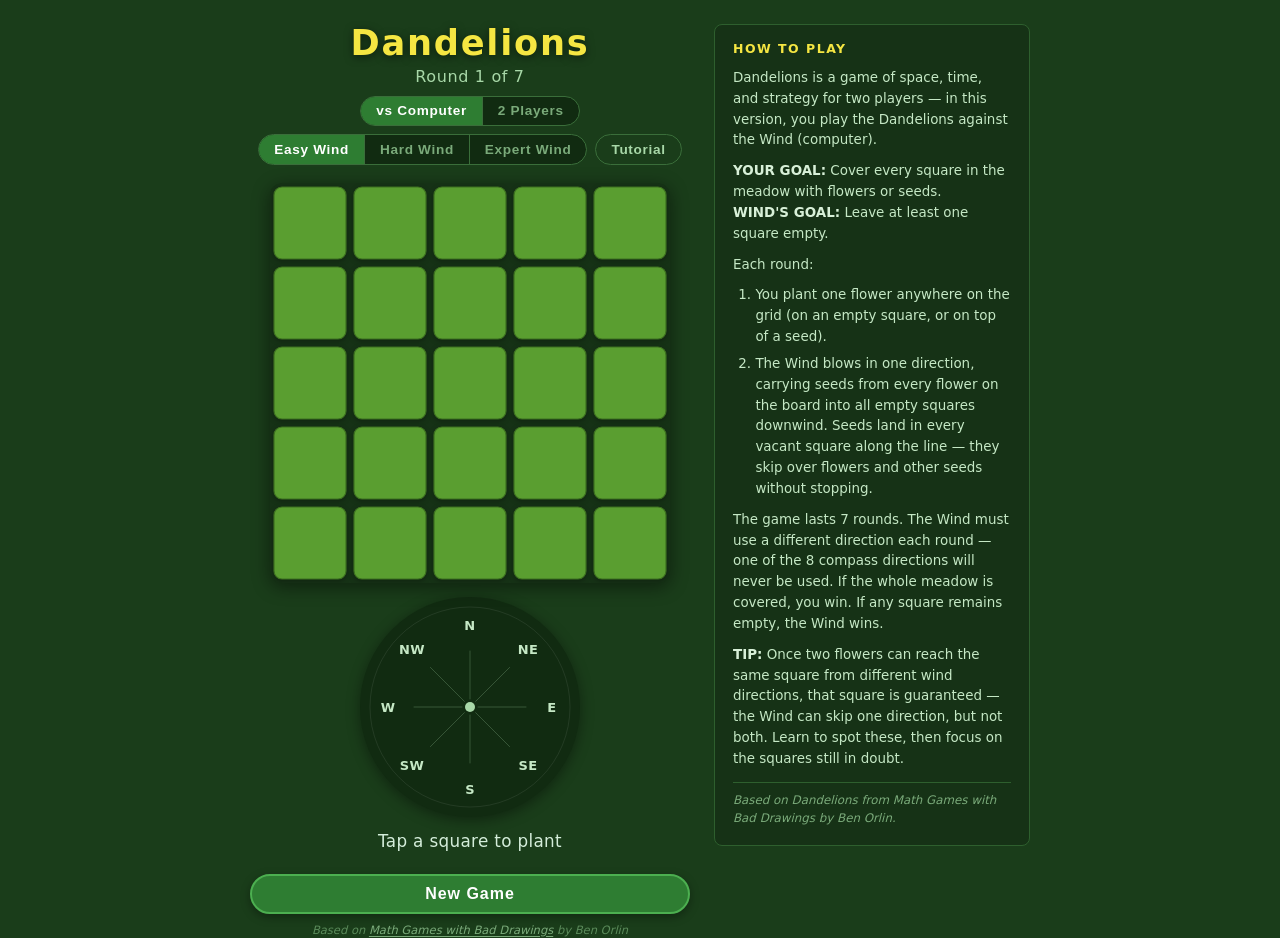
==== commit f3971478: "Add guaranteed-square-aware Wind AI (Expert Wind) Once two dandelions are in play, the Wind can only" ====
--- a/index.html
+++ b/index.html
@@ -24,8 +24,9 @@
             <button class="mode-btn"        data-mode="2p"  type="button">2 Players</button>
           </div>
           <div id="difficulty" role="group" aria-label="Wind difficulty">
-            <button class="diff-btn active" data-diff="easy" type="button">Easy Wind</button>
-            <button class="diff-btn"        data-diff="hard" type="button">Hard Wind</button>
+            <button class="diff-btn active" data-diff="easy"   type="button">Easy Wind</button>
+            <button class="diff-btn"        data-diff="hard"   type="button">Hard Wind</button>
+            <button class="diff-btn"        data-diff="expert" type="button">Expert Wind</button>
           </div>
           <button id="tutorial-btn" type="button">Tutorial</button>
         </div>
@@ -113,6 +114,7 @@
 
   </div>
 
+  <script src="wind-ai-smart.js"></script>
   <script src="game.js"></script>
   <script>
     if ('serviceWorker' in navigator) {
--- a/style.css
+++ b/style.css
@@ -137,7 +137,7 @@
   outline-offset: -2px;
 }
 
-.diff-btn:first-child { border-right: 1px solid #3a6e3a; }
+.diff-btn:not(:last-child) { border-right: 1px solid #3a6e3a; }
 
 .diff-btn.active {
   background: #2e7d32;
